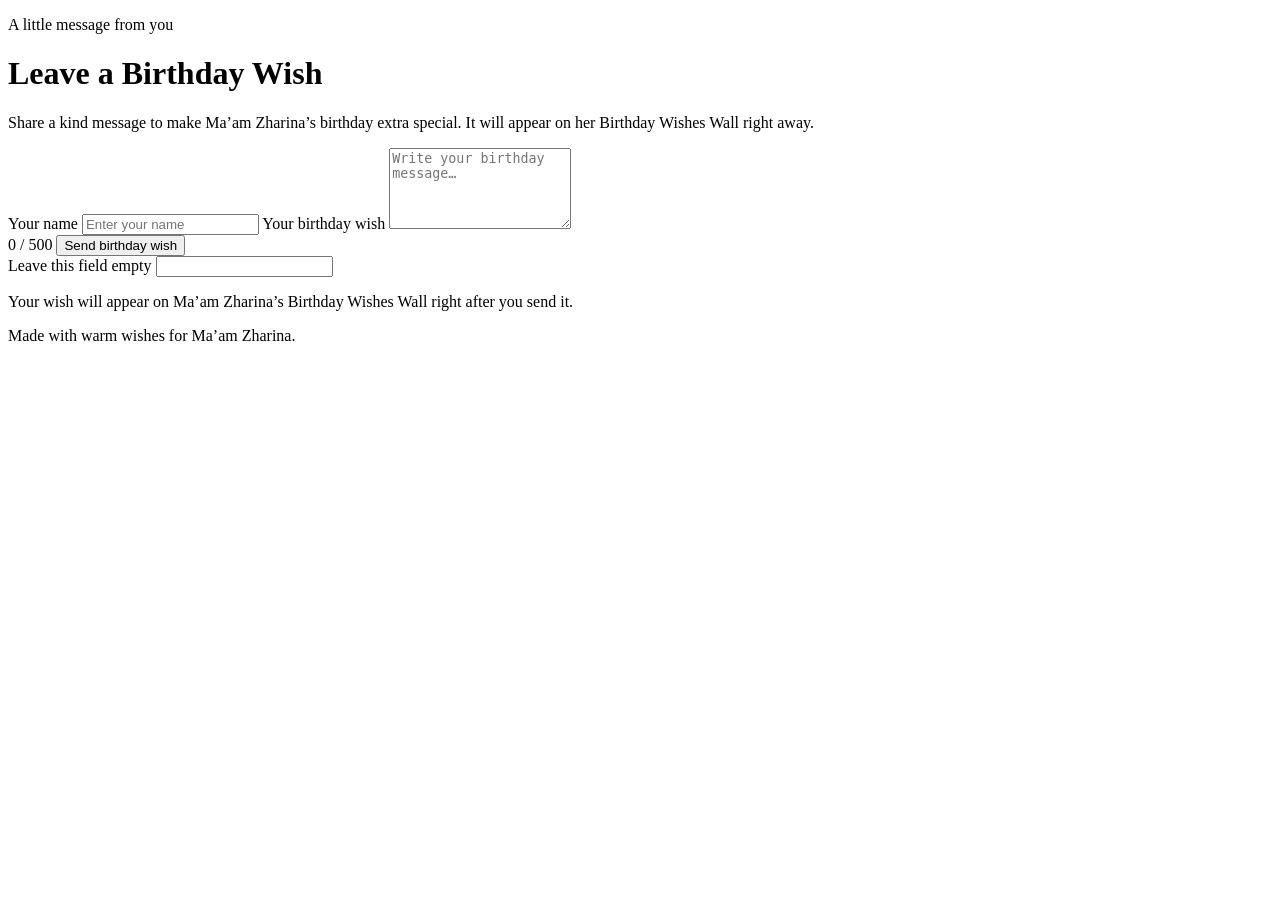
==== wishes/index.html @ 6da75a41 "Rename wishes.html to index.html" ====
<!doctype html>
<html lang="en">
<head>
  <meta charset="utf-8">
  <meta name="viewport" content="width=device-width, initial-scale=1">
  <meta name="theme-color" content="#f8f0e3">
  <title>Leave a Birthday Wish | Ma’am Zharina</title>
  <link rel="stylesheet" href="wishes.css?v=20261017c">
</head>
<body>
  <main class="wish-page">

    <header class="wish-page-heading">
      <p class="eyebrow">A little message from you</p>
      <h1>Leave a Birthday Wish</h1>
      <p>Share a kind message to make Ma’am Zharina’s birthday extra special. It will appear on her Birthday Wishes Wall right away.</p>
    </header>

    <form id="wish-form" class="wish-form" autocomplete="on">
      <label for="wish-name">Your name</label>
      <input id="wish-name" name="name" type="text"
        maxlength="60" required placeholder="Enter your name"
        autocomplete="name">

      <label for="wish-message">Your birthday wish</label>
      <textarea id="wish-message" name="message" rows="5"
        maxlength="500" required
        placeholder="Write your birthday message…"></textarea>

      <div class="wish-form-foot">
        <span id="wish-count">0 / 500</span>
        <button class="wish-submit" id="wish-submit" type="submit">
          Send birthday wish
        </button>
      </div>

      <label class="wish-honeypot" aria-hidden="true" for="wish-website">
        Leave this field empty
      </label>
      <input class="wish-honeypot" id="wish-website" name="website"
        type="text" tabindex="-1" autocomplete="off" aria-hidden="true">

      <p id="wish-status" class="wish-status" role="status" aria-live="polite">
        Your wish will appear on Ma’am Zharina’s Birthday Wishes Wall right after you send it.
      </p>
    </form>
    <footer>
      Made with warm wishes for Ma’am Zharina.
    </footer>
  </main>

  <script type="module" src="wishes.js?v=20261017c"></script>
</body>
</html>
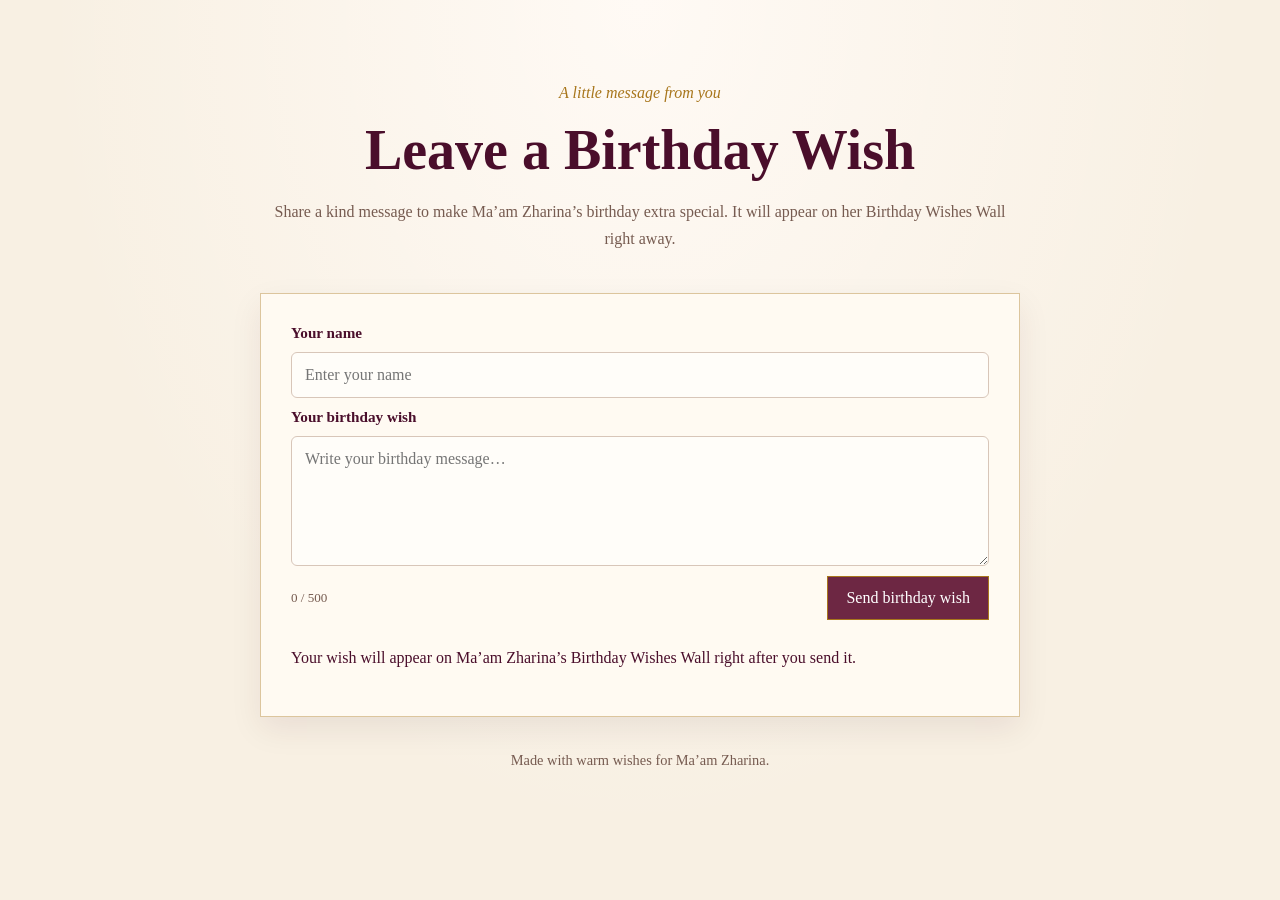
==== commit 2f10daf3: "Update index.html" ====
--- a/wishes/index.html
+++ b/wishes/index.html
@@ -6,6 +6,8 @@
   <meta name="viewport" content="width=device-width, initial-scale=1">
   <meta name="theme-color" content="#f8f0e3">
   <title>Leave a Birthday Wish | Ma’am Zharina</title>
+  <link rel="icon" type="image/svg+xml" href="https://cdn.jsdelivr.net/npm/@fortawesome/fontawesome-free@6/svgs/solid/user-secret.svg?v=3">
+  <link rel="shortcut icon" href="https://cdn.jsdelivr.net/npm/@fortawesome/fontawesome-free@6/svgs/solid/user-secret.svg?v=3">
   <link rel="stylesheet" href="wishes.css?v=20261017c">
 </head>
 <body>
--- a/wishes/wishes.css
+++ b/wishes/wishes.css
@@ -0,0 +1,196 @@
+
+:root {
+  color-scheme: light;
+  --cream: #f8f0e3;
+  --paper: #fffaf2;
+  --pink: #f5e3df;
+  --burgundy: #4a0e2b;
+  --rose: #6d2743;
+  --gold: #a8761c;
+  --muted: #765b50;
+}
+
+* { box-sizing: border-box; }
+
+body {
+  margin: 0;
+  min-height: 100vh;
+  background:
+    radial-gradient(ellipse at top, #fffaf5, transparent 65%),
+    var(--cream);
+  color: var(--burgundy);
+  font-family: Georgia, "Times New Roman", serif;
+}
+
+.wish-page {
+  width: min(100% - 32px, 760px);
+  margin: 0 auto;
+  padding: 30px 0 45px;
+}
+
+.back-link {
+  color: var(--rose);
+  text-decoration: none;
+}
+
+.back-link:hover { text-decoration: underline; }
+
+.wish-page-heading {
+  text-align: center;
+  padding: 38px 0 25px;
+}
+
+.eyebrow {
+  color: var(--gold);
+  font-style: italic;
+}
+
+.wish-page-heading h1 {
+  margin: 10px 0;
+  font-size: clamp(2rem, 7vw, 3.5rem);
+}
+
+.wish-page-heading p:last-child {
+  line-height: 1.7;
+  color: var(--muted);
+}
+
+.wish-form {
+  display: grid;
+  gap: 10px;
+  padding: clamp(18px, 4vw, 30px);
+  background: var(--paper);
+  border: 1px solid rgba(168, 118, 28, .4);
+  box-shadow: 0 12px 30px rgba(58, 12, 34, .08);
+}
+
+.wish-form label {
+  font-size: .95rem;
+  font-weight: 700;
+}
+
+.wish-form input:not(.wish-honeypot),
+.wish-form textarea {
+  width: 100%;
+  padding: 13px;
+  border: 1px solid #d8c6b9;
+  border-radius: 6px;
+  background: #fffdf9;
+  color: var(--burgundy);
+  font: inherit;
+}
+
+.wish-form textarea {
+  resize: vertical;
+  min-height: 130px;
+}
+
+.wish-form input:focus-visible,
+.wish-form textarea:focus-visible,
+.wish-submit:focus-visible {
+  outline: 3px solid rgba(168, 118, 28, .35);
+  outline-offset: 2px;
+}
+
+.wish-form-foot {
+  display: flex;
+  justify-content: space-between;
+  align-items: center;
+  gap: 12px;
+  flex-wrap: wrap;
+}
+
+#wish-count,
+#wish-total,
+.wish-card-date {
+  color: var(--muted);
+  font-size: .82rem;
+}
+
+.wish-submit {
+  border: 1px solid var(--gold);
+  padding: 12px 18px;
+  background: var(--rose);
+  color: white;
+  font: inherit;
+  cursor: pointer;
+}
+
+.wish-submit:hover { background: var(--burgundy); }
+.wish-submit:disabled { opacity: .6; cursor: wait; }
+
+.wish-status {
+  min-height: 1.4em;
+  line-height: 1.5;
+  overflow-wrap: anywhere;
+}
+
+.wish-status[data-state="error"] { color: #9b1c31; }
+.wish-status[data-state="success"] { color: #236b45; }
+
+.wish-honeypot {
+  position: absolute !important;
+  width: 1px !important;
+  height: 1px !important;
+  overflow: hidden !important;
+  clip: rect(0, 0, 0, 0) !important;
+  white-space: nowrap !important;
+}
+
+.recent-wishes { margin-top: 36px; }
+.recent-wishes h2 { font-size: 1.7rem; }
+.recent-description { color: var(--muted); line-height: 1.6; }
+
+.wish-list {
+  display: grid;
+  grid-template-columns: repeat(2, minmax(0, 1fr));
+  gap: 12px;
+}
+
+.wish-card {
+  min-width: 0;
+  padding: 16px;
+  background: var(--paper);
+  border: 1px solid rgba(168, 118, 28, .3);
+  overflow-wrap: anywhere;
+}
+
+.wish-card-head {
+  display: flex;
+  flex-direction: column;
+  gap: 5px;
+  margin-bottom: 10px;
+}
+
+.wish-card-name { font-weight: 700; }
+
+.wish-card-message {
+  line-height: 1.6;
+  white-space: pre-wrap;
+}
+
+.wish-empty {
+  grid-column: 1 / -1;
+  padding: 16px;
+  border: 1px dashed #c9a668;
+  color: var(--muted);
+  line-height: 1.6;
+}
+
+.recent-wishes .wish-card-date { display: block; }
+
+footer {
+  padding-top: 35px;
+  text-align: center;
+  color: var(--muted);
+  font-size: .9rem;
+}
+
+@media (max-width: 560px) {
+  .wish-list { grid-template-columns: 1fr; }
+  .wish-form-foot { align-items: stretch; flex-direction: column; }
+  .wish-submit { width: 100%; }
+}
+
+.wish-wall-link { margin: 0; }
+.wish-wall-link a { color: var(--rose); font-weight: 700; }
